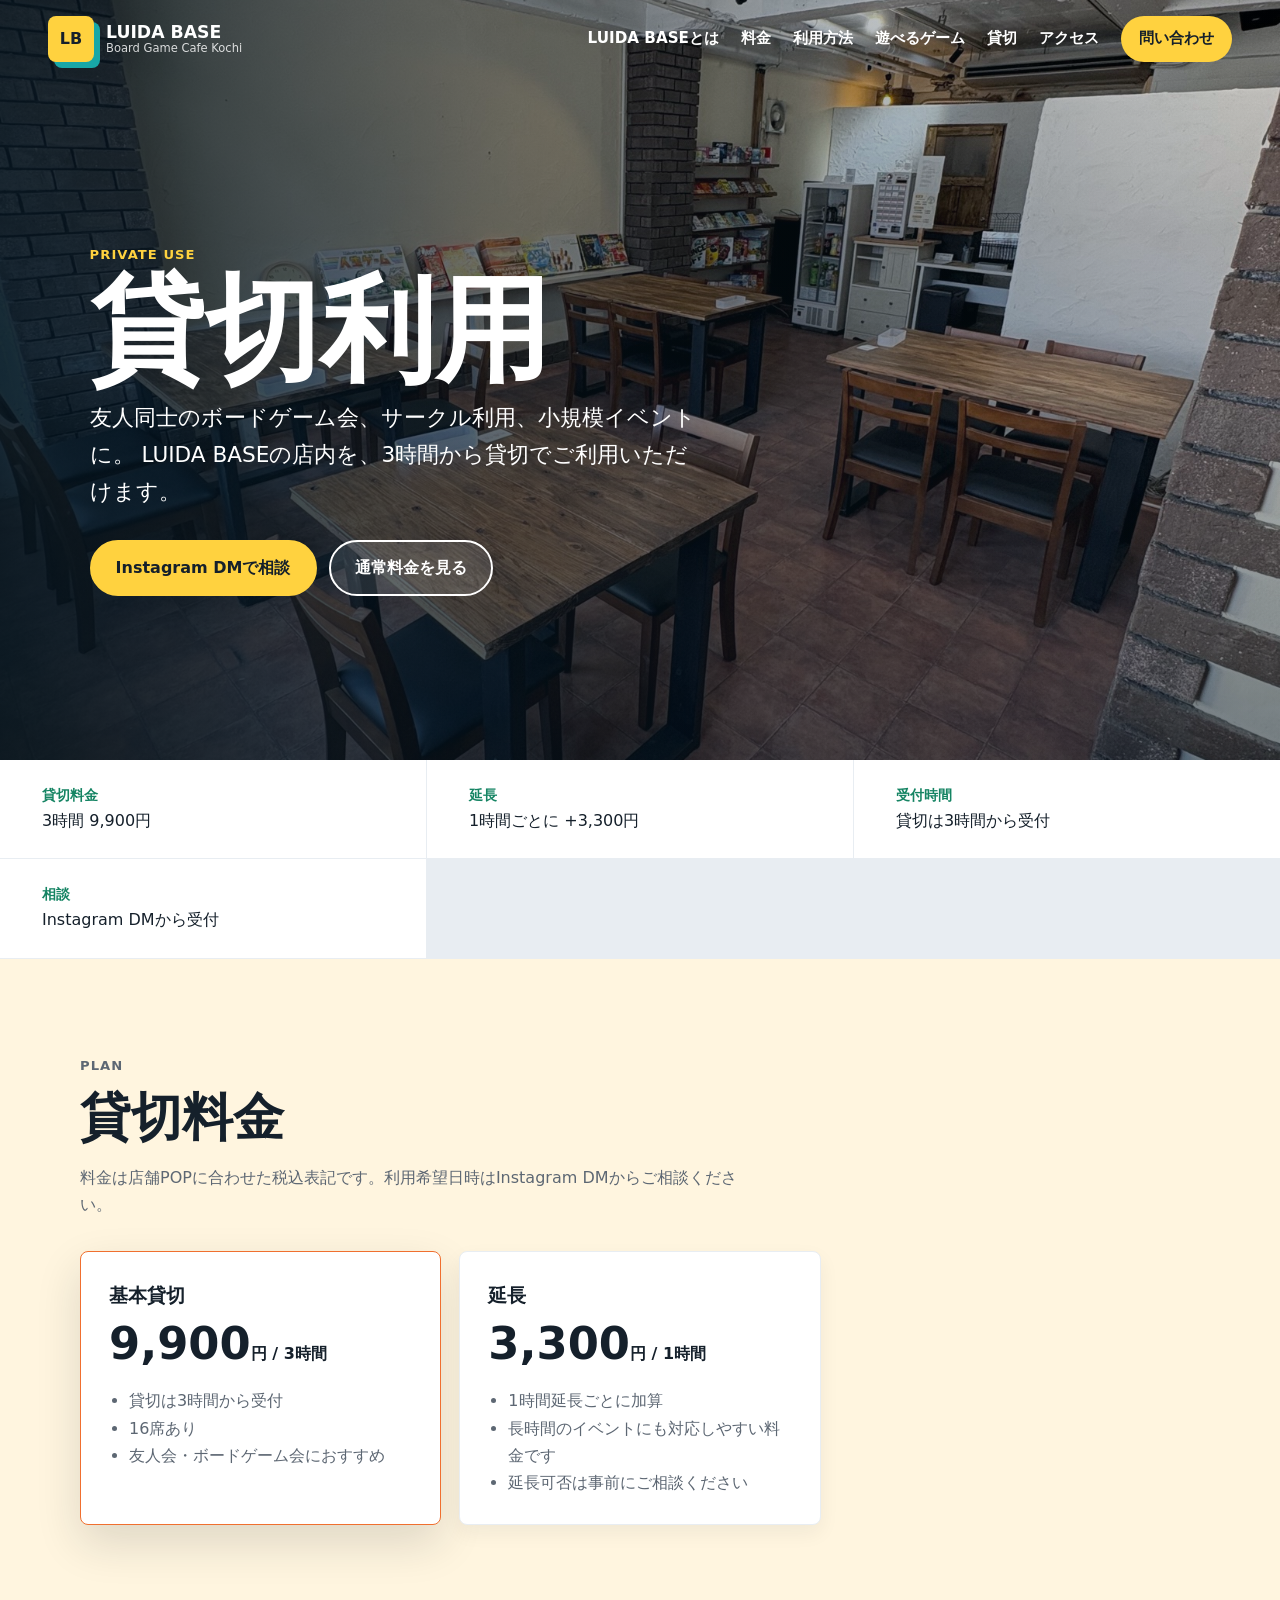
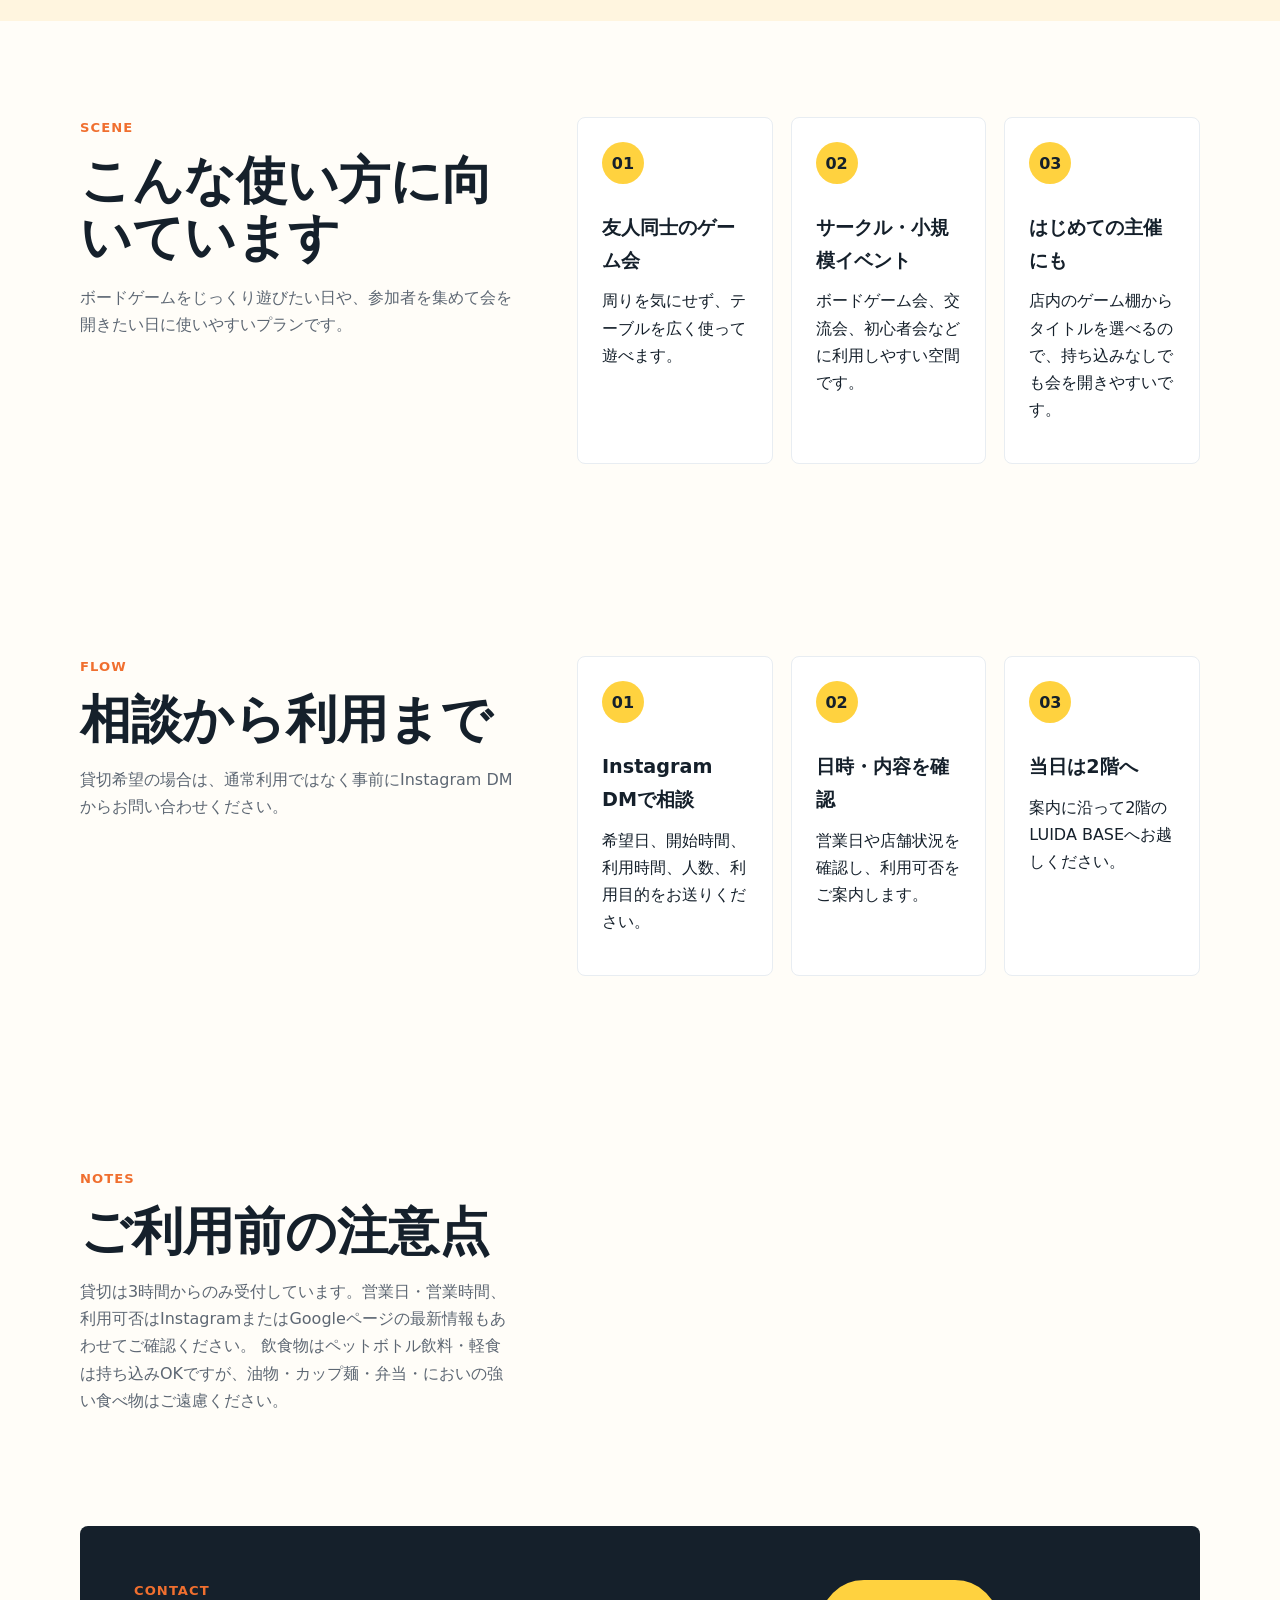
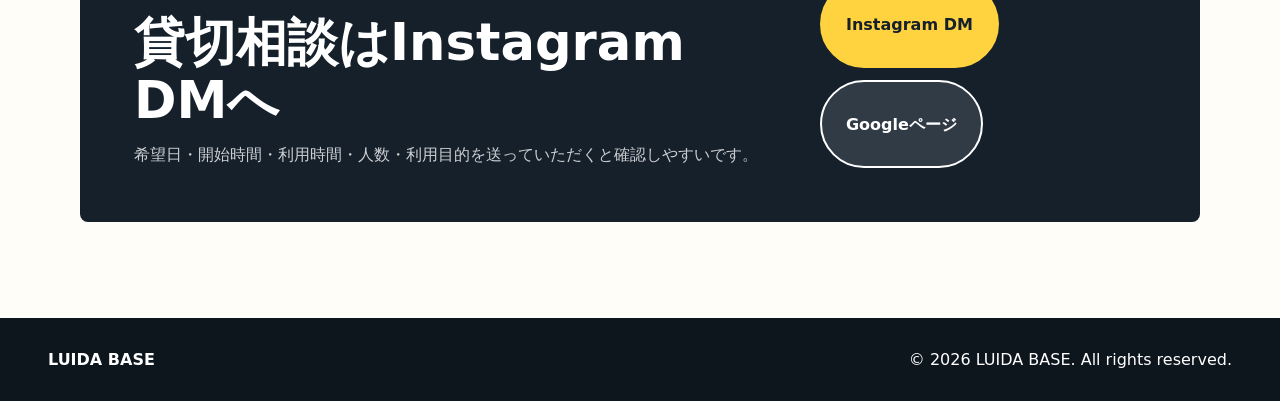
==== kashikiri.html @ 1e8a6222 "貸切案内ページを追加" ====
<!doctype html>
<html lang="ja">
  <head>
    <meta charset="utf-8">
    <meta name="viewport" content="width=device-width, initial-scale=1">
    <title>貸切利用 | LUIDA BASE 高知のボードゲームカフェ</title>
    <meta
      name="description"
      content="LUIDA BASEの貸切利用案内。3時間9,900円、1時間延長ごとに+3,300円。高知市本町のボードゲームカフェを友人会・ボードゲーム会・小規模イベントにご利用いただけます。"
    >
    <link rel="icon" type="image/svg+xml" href="./favicon.svg">
    <link rel="icon" type="image/png" href="./favicon.png">
    <link rel="apple-touch-icon" href="./favicon.png">
    <link rel="stylesheet" href="./style.css">
    <!-- Cloudflare Web Analytics -->
    <script type="module" src="https://static.cloudflareinsights.com/beacon.min.js" data-cf-beacon='{"token":"a13436e70f354d9ea78dab34c836ed6d"}'></script>
    <!-- End Cloudflare Web Analytics -->
  </head>
  <body>
    <header class="site-header" data-header>
      <a class="brand" href="./" aria-label="LUIDA BASE トップへ">
        <span class="brand-mark">LB</span>
        <span>
          <strong>LUIDA BASE</strong>
          <small>Board Game Cafe Kochi</small>
        </span>
      </a>
      <button class="nav-toggle" type="button" aria-label="メニューを開く" aria-expanded="false" aria-controls="site-nav" data-nav-toggle>
        <span></span>
        <span></span>
        <span></span>
      </button>
      <nav class="site-nav" id="site-nav" data-nav>
        <a href="./#about">LUIDA BASEとは</a>
        <a href="./#price">料金</a>
        <a href="./#how-to-use">利用方法</a>
        <a href="./#games">遊べるゲーム</a>
        <a href="./kashikiri.html">貸切</a>
        <a href="./#access">アクセス</a>
        <a class="nav-reserve" href="#reserve">問い合わせ</a>
      </nav>
    </header>

    <main id="top">
      <section class="hero">
        <img src="./assets/interior-main.jpg" alt="LUIDA BASEの貸切利用イメージ。木目のテーブルが並ぶ店内">
        <div class="hero-overlay"></div>
        <div class="hero-content">
          <p class="eyebrow">PRIVATE USE</p>
          <h1>貸切利用</h1>
          <p class="lead">
            友人同士のボードゲーム会、サークル利用、小規模イベントに。
            LUIDA BASEの店内を、3時間から貸切でご利用いただけます。
          </p>
          <div class="hero-actions">
            <a class="button primary" href="#reserve">Instagram DMで相談</a>
            <a class="button secondary" href="./#price">通常料金を見る</a>
          </div>
        </div>
      </section>

      <section class="notice-bar" aria-label="貸切の基本情報">
        <div>
          <strong>貸切料金</strong>
          <span>3時間 9,900円</span>
        </div>
        <div>
          <strong>延長</strong>
          <span>1時間ごとに +3,300円</span>
        </div>
        <div>
          <strong>受付時間</strong>
          <span>貸切は3時間から受付</span>
        </div>
        <div>
          <strong>相談</strong>
          <span>Instagram DMから受付</span>
        </div>
      </section>

      <section class="section price-section" id="plan">
        <div class="section-heading">
          <p class="eyebrow">PLAN</p>
          <h2>貸切料金</h2>
          <p>料金は店舗POPに合わせた税込表記です。利用希望日時はInstagram DMからご相談ください。</p>
        </div>
        <div class="price-grid">
          <article class="price-card featured">
            <h3>基本貸切</h3>
            <p class="price"><span>9,900</span>円 / 3時間</p>
            <ul>
              <li>貸切は3時間から受付</li>
              <li>16席あり</li>
              <li>友人会・ボードゲーム会におすすめ</li>
            </ul>
          </article>
          <article class="price-card">
            <h3>延長</h3>
            <p class="price"><span>3,300</span>円 / 1時間</p>
            <ul>
              <li>1時間延長ごとに加算</li>
              <li>長時間のイベントにも対応しやすい料金です</li>
              <li>延長可否は事前にご相談ください</li>
            </ul>
          </article>
        </div>
      </section>

      <section class="section intro" id="scene">
        <div class="section-copy">
          <p class="eyebrow">SCENE</p>
          <h2>こんな使い方に向いています</h2>
          <p>
            ボードゲームをじっくり遊びたい日や、参加者を集めて会を開きたい日に使いやすいプランです。
          </p>
        </div>
        <div class="feature-grid">
          <article>
            <span>01</span>
            <h3>友人同士のゲーム会</h3>
            <p>周りを気にせず、テーブルを広く使って遊べます。</p>
          </article>
          <article>
            <span>02</span>
            <h3>サークル・小規模イベント</h3>
            <p>ボードゲーム会、交流会、初心者会などに利用しやすい空間です。</p>
          </article>
          <article>
            <span>03</span>
            <h3>はじめての主催にも</h3>
            <p>店内のゲーム棚からタイトルを選べるので、持ち込みなしでも会を開きやすいです。</p>
          </article>
        </div>
      </section>

      <section class="section intro" id="flow">
        <div class="section-copy">
          <p class="eyebrow">FLOW</p>
          <h2>相談から利用まで</h2>
          <p>貸切希望の場合は、通常利用ではなく事前にInstagram DMからお問い合わせください。</p>
        </div>
        <div class="feature-grid">
          <article>
            <span>01</span>
            <h3>Instagram DMで相談</h3>
            <p>希望日、開始時間、利用時間、人数、利用目的をお送りください。</p>
          </article>
          <article>
            <span>02</span>
            <h3>日時・内容を確認</h3>
            <p>営業日や店舗状況を確認し、利用可否をご案内します。</p>
          </article>
          <article>
            <span>03</span>
            <h3>当日は2階へ</h3>
            <p>案内に沿って2階のLUIDA BASEへお越しください。</p>
          </article>
        </div>
      </section>

      <section class="section intro" id="notes">
        <div class="section-copy">
          <p class="eyebrow">NOTES</p>
          <h2>ご利用前の注意点</h2>
          <p>
            貸切は3時間からのみ受付しています。営業日・営業時間、利用可否はInstagramまたはGoogleページの最新情報もあわせてご確認ください。
            飲食物はペットボトル飲料・軽食は持ち込みOKですが、油物・カップ麺・弁当・においの強い食べ物はご遠慮ください。
          </p>
        </div>
      </section>

      <section class="reserve" id="reserve">
        <div>
          <p class="eyebrow">CONTACT</p>
          <h2>貸切相談はInstagram DMへ</h2>
          <p>
            希望日・開始時間・利用時間・人数・利用目的を送っていただくと確認しやすいです。
          </p>
        </div>
        <div class="reserve-actions">
          <a class="button primary" href="https://www.instagram.com/luidabase/" target="_blank" rel="noreferrer">Instagram DM</a>
          <a class="button secondary" href="https://www.google.com/search?q=LUIDA+BASE+%E9%AB%98%E7%9F%A5" target="_blank" rel="noreferrer">Googleページ</a>
        </div>
      </section>
    </main>

    <footer class="site-footer">
      <strong>LUIDA BASE</strong>
      <span>© 2026 LUIDA BASE. All rights reserved.</span>
    </footer>

    <script src="./script.js"></script>
  </body>
</html>
---- style.css ----
:root {
  --ink: #15202b;
  --muted: #5d6773;
  --line: #e8edf2;
  --paper: #fffdf8;
  --cream: #fff5df;
  --yellow: #ffd23f;
  --orange: #f06f2f;
  --teal: #18a7a7;
  --green: #158463;
  --shadow: 0 18px 45px rgba(21, 32, 43, 0.14);
}

* {
  box-sizing: border-box;
}

html {
  scroll-behavior: smooth;
}

body {
  margin: 0;
  color: var(--ink);
  background: var(--paper);
  font-family: system-ui, -apple-system, BlinkMacSystemFont, "Segoe UI", sans-serif;
  line-height: 1.7;
}

a {
  color: inherit;
  text-decoration: none;
}

img {
  display: block;
  max-width: 100%;
}

.site-header {
  position: fixed;
  z-index: 20;
  top: 0;
  left: 0;
  right: 0;
  display: flex;
  align-items: center;
  justify-content: space-between;
  gap: 24px;
  padding: 16px clamp(18px, 4vw, 48px);
  color: #fff;
  transition: background 180ms ease, color 180ms ease, box-shadow 180ms ease;
}

.site-header.is-scrolled,
.site-header.is-open {
  color: var(--ink);
  background: rgba(255, 253, 248, 0.96);
  box-shadow: 0 10px 30px rgba(21, 32, 43, 0.1);
  backdrop-filter: blur(10px);
}

.brand {
  display: inline-flex;
  align-items: center;
  gap: 12px;
  min-width: 200px;
}

.brand-mark {
  display: grid;
  place-items: center;
  width: 46px;
  height: 46px;
  border-radius: 8px;
  color: var(--ink);
  background: var(--yellow);
  font-weight: 900;
  letter-spacing: 0;
  box-shadow: 6px 6px 0 var(--teal);
}

.brand strong,
.brand small {
  display: block;
  line-height: 1.2;
}

.brand strong {
  font-size: 1.08rem;
}

.brand small {
  font-size: 0.72rem;
  opacity: 0.82;
}

.site-nav {
  display: flex;
  align-items: center;
  gap: 22px;
  font-size: 0.95rem;
  font-weight: 700;
}

.nav-reserve {
  padding: 10px 18px;
  color: var(--ink);
  background: var(--yellow);
  border-radius: 999px;
}

.nav-toggle {
  display: none;
  width: 42px;
  height: 42px;
  border: 0;
  border-radius: 8px;
  background: var(--yellow);
}

.nav-toggle span {
  display: block;
  width: 20px;
  height: 2px;
  margin: 5px auto;
  background: var(--ink);
}

.hero {
  position: relative;
  min-height: 760px;
  display: grid;
  align-items: center;
  overflow: hidden;
  color: #fff;
}

.hero img,
.hero-overlay {
  position: absolute;
  inset: 0;
  width: 100%;
  height: 100%;
}

.hero img {
  object-fit: cover;
}

.hero-overlay {
  background:
    linear-gradient(90deg, rgba(4, 19, 28, 0.86), rgba(4, 19, 28, 0.36) 52%, rgba(4, 19, 28, 0.08)),
    linear-gradient(0deg, rgba(4, 19, 28, 0.5), rgba(4, 19, 28, 0));
}

.hero-content {
  position: relative;
  z-index: 1;
  width: min(720px, calc(100% - 36px));
  margin-left: clamp(18px, 7vw, 96px);
  padding-top: 80px;
}

.eyebrow {
  margin: 0 0 12px;
  color: var(--orange);
  font-size: 0.82rem;
  font-weight: 900;
  letter-spacing: 0.08em;
  text-transform: uppercase;
}

.hero .eyebrow {
  color: var(--yellow);
}

h1,
h2,
h3,
p {
  margin-top: 0;
}

h1 {
  margin-bottom: 18px;
  font-size: clamp(4.4rem, 9vw, 8.5rem);
  line-height: 0.9;
  letter-spacing: 0;
}

h2 {
  margin-bottom: 18px;
  font-size: clamp(2rem, 4vw, 3.2rem);
  line-height: 1.12;
  letter-spacing: 0;
}

h3 {
  margin-bottom: 10px;
  font-size: 1.2rem;
}

.lead {
  max-width: 620px;
  margin-bottom: 30px;
  font-size: clamp(1.05rem, 2.1vw, 1.35rem);
}

.hero-actions,
.reserve-actions {
  display: flex;
  flex-wrap: wrap;
  gap: 12px;
}

.button {
  display: inline-flex;
  align-items: center;
  justify-content: center;
  min-height: 52px;
  padding: 12px 24px;
  border: 2px solid currentColor;
  border-radius: 999px;
  font-weight: 900;
}

.button.primary {
  color: var(--ink);
  border-color: var(--yellow);
  background: var(--yellow);
}

.button.secondary {
  color: currentColor;
  background: rgba(255, 255, 255, 0.12);
}

.notice-bar {
  display: grid;
  grid-template-columns: repeat(3, 1fr);
  gap: 1px;
  background: var(--line);
  border-bottom: 1px solid var(--line);
}

.notice-bar div {
  padding: 24px clamp(18px, 4vw, 42px);
  background: #fff;
}

.notice-bar strong,
.notice-bar span {
  display: block;
}

.notice-bar strong {
  font-size: 0.85rem;
  color: var(--green);
}

.section {
  width: min(1120px, calc(100% - 36px));
  margin: 0 auto;
  padding: 96px 0;
}

.intro,
.access {
  display: grid;
  grid-template-columns: 0.82fr 1.18fr;
  gap: clamp(32px, 5vw, 64px);
  align-items: start;
}

.section-copy p:not(.eyebrow),
.section-heading p {
  color: var(--muted);
}

.feature-grid {
  display: grid;
  grid-template-columns: repeat(3, minmax(0, 1fr));
  gap: 18px;
}

.feature-grid article,
.price-card,
.game-list article {
  border: 1px solid var(--line);
  border-radius: 8px;
  background: #fff;
}

.feature-grid article {
  padding: 24px;
  min-height: 230px;
}

.feature-grid span {
  display: inline-grid;
  place-items: center;
  width: 42px;
  height: 42px;
  margin-bottom: 28px;
  color: var(--ink);
  background: var(--yellow);
  border-radius: 50%;
  font-weight: 900;
}

.price-section {
  width: 100%;
  padding-inline: max(18px, calc((100% - 1120px) / 2));
  background: var(--cream);
}

.social-section {
  padding-top: 0;
}

.interior-section {
  padding-top: 0;
}

.section-heading {
  max-width: 680px;
  margin-bottom: 32px;
}

.section-heading.compact {
  margin-bottom: 18px;
}

.social-grid {
  display: grid;
  grid-template-columns: repeat(2, minmax(0, 1fr));
  gap: 18px;
}

.social-card {
  min-height: 300px;
  display: grid;
  align-content: space-between;
  gap: 18px;
  padding: clamp(24px, 4vw, 36px);
  border-radius: 8px;
  color: #fff;
  overflow: hidden;
}

.social-card span {
  width: fit-content;
  padding: 6px 12px;
  border-radius: 999px;
  background: rgba(255, 255, 255, 0.18);
  font-size: 0.82rem;
  font-weight: 900;
  letter-spacing: 0.08em;
  text-transform: uppercase;
}

.social-card h3 {
  max-width: 520px;
  margin-bottom: 0;
  font-size: clamp(1.7rem, 3vw, 2.6rem);
  line-height: 1.16;
}

.social-card p {
  max-width: 520px;
  color: rgba(255, 255, 255, 0.82);
}

.instagram-card {
  background:
    linear-gradient(135deg, rgba(240, 111, 47, 0.95), rgba(255, 210, 63, 0.76)),
    linear-gradient(45deg, rgba(21, 32, 43, 0.34), rgba(21, 32, 43, 0));
}

.google-card {
  background:
    linear-gradient(135deg, rgba(24, 167, 167, 0.94), rgba(21, 132, 99, 0.9)),
    repeating-linear-gradient(45deg, transparent 0 18px, rgba(255, 255, 255, 0.15) 18px 20px);
}

.social-card .button {
  width: fit-content;
}

.photo-grid {
  display: grid;
  grid-template-columns: minmax(0, 1.35fr) minmax(280px, 0.65fr);
  gap: 18px;
  align-items: stretch;
}

.photo-card {
  position: relative;
  min-height: 430px;
  margin: 0;
  overflow: hidden;
  border-radius: 8px;
  background: #fff;
  box-shadow: var(--shadow);
}

.photo-card.large {
  min-height: 560px;
}

.photo-card img {
  width: 100%;
  height: 100%;
  object-fit: cover;
}

.photo-card figcaption {
  position: absolute;
  left: 16px;
  right: 16px;
  bottom: 16px;
  padding: 10px 14px;
  color: #fff;
  background: rgba(21, 32, 43, 0.78);
  border-radius: 8px;
  font-size: 0.92rem;
  font-weight: 800;
}

.price-grid {
  display: grid;
  grid-template-columns: repeat(3, minmax(0, 1fr));
  gap: 18px;
}

.price-card {
  padding: 28px;
  box-shadow: 0 8px 20px rgba(21, 32, 43, 0.06);
}

.price-card.featured {
  border-color: var(--orange);
  box-shadow: var(--shadow);
}

.price {
  margin-bottom: 20px;
  font-weight: 900;
}

.price span {
  font-size: 2.8rem;
  line-height: 1;
}

ul {
  padding-left: 1.25rem;
  margin: 0;
  color: var(--muted);
}

.games {
  padding-bottom: 72px;
}

.games-layout {
  display: grid;
  grid-template-columns: minmax(0, 0.8fr) minmax(320px, 1.2fr);
  gap: clamp(24px, 5vw, 56px);
  align-items: end;
  margin-bottom: 28px;
}

.games-layout .section-heading {
  margin-bottom: 0;
}

.games-photo {
  width: 100%;
  aspect-ratio: 16 / 10;
  object-fit: cover;
  border-radius: 8px;
  box-shadow: var(--shadow);
}

.game-list {
  display: grid;
  gap: 12px;
}

.game-list article {
  display: flex;
  justify-content: space-between;
  gap: 18px;
  padding: 18px 22px;
}

.game-list strong {
  color: var(--green);
  white-space: nowrap;
}

.game-list span {
  color: var(--muted);
  text-align: right;
}

.news {
  padding-top: 0;
}

.news-list {
  border-top: 1px solid var(--line);
}

.news-list article {
  display: grid;
  grid-template-columns: 140px 1fr;
  gap: 24px;
  padding: 18px 0;
  border-bottom: 1px solid var(--line);
}

.news-list time {
  color: var(--muted);
  font-weight: 700;
}

.news-list a {
  font-weight: 800;
}

.shop-info {
  margin: 24px 0 0;
}

.shop-info div {
  display: grid;
  grid-template-columns: 110px 1fr;
  gap: 18px;
  padding: 14px 0;
  border-bottom: 1px solid var(--line);
}

.shop-info dt {
  color: var(--green);
  font-weight: 900;
}

.shop-info dd {
  margin: 0;
  color: var(--muted);
}

.map-card {
  min-height: 440px;
  display: grid;
  place-items: center;
  align-content: center;
  gap: 8px;
  padding: 32px;
  color: #fff;
  background:
    linear-gradient(135deg, rgba(24, 167, 167, 0.9), rgba(21, 132, 99, 0.88)),
    repeating-linear-gradient(45deg, transparent 0 18px, rgba(255, 255, 255, 0.18) 18px 20px);
  border-radius: 8px;
  box-shadow: var(--shadow);
  transition: transform 180ms ease, box-shadow 180ms ease;
}

.map-card:hover {
  transform: translateY(-3px);
  box-shadow: 0 24px 52px rgba(21, 32, 43, 0.2);
}

.map-card span {
  color: var(--yellow);
  font-weight: 900;
  letter-spacing: 0.1em;
}

.map-card strong {
  font-size: 2.2rem;
}

.reserve {
  width: min(1120px, calc(100% - 36px));
  margin: 0 auto 96px;
  display: flex;
  justify-content: space-between;
  gap: 28px;
  padding: clamp(28px, 5vw, 54px);
  color: #fff;
  background: var(--ink);
  border-radius: 8px;
}

.match-card {
  width: min(1120px, calc(100% - 36px));
  margin: 0 auto 24px;
  display: flex;
  align-items: center;
  justify-content: space-between;
  gap: 28px;
  padding: clamp(28px, 5vw, 54px);
  color: #fff;
  background: var(--ink);
  border-radius: 8px;
}

.match-card h2,
.reserve h2 {
  margin-bottom: 12px;
}

.match-card p:not(.eyebrow),
.reserve p:not(.eyebrow) {
  max-width: 680px;
  margin-bottom: 0;
  color: rgba(255, 255, 255, 0.78);
}

.match-button {
  min-width: min(340px, 100%);
  min-height: 76px;
  display: grid;
  gap: 2px;
  flex-shrink: 0;
  text-align: center;
  line-height: 1.35;
}

.match-button span {
  font-size: 0.82rem;
}

.match-button strong {
  font-size: 1.05rem;
}

.site-footer {
  display: flex;
  justify-content: space-between;
  gap: 18px;
  padding: 28px clamp(18px, 4vw, 48px);
  color: #fff;
  background: #0d151d;
}

@media (max-width: 860px) {
  .site-header {
    padding: 12px 18px;
  }

  .nav-toggle {
    display: block;
  }

  .site-nav {
    position: absolute;
    top: 70px;
    left: 18px;
    right: 18px;
    display: none;
    padding: 18px;
    color: var(--ink);
    background: #fff;
    border-radius: 8px;
    box-shadow: var(--shadow);
  }

  .site-nav.is-open {
    display: grid;
  }

  .hero {
    min-height: 680px;
  }

  .hero-content {
    margin: 0 auto;
  }

  .notice-bar,
  .intro,
  .access,
  .price-grid,
  .photo-grid,
  .games-layout,
  .social-grid,
  .feature-grid {
    grid-template-columns: 1fr;
  }

  .section {
    padding: 72px 0;
  }

  .game-list article,
  .match-card,
  .reserve,
  .site-footer {
    display: grid;
  }

  .game-list span {
    text-align: left;
  }

  .photo-card,
  .photo-card.large {
    min-height: 360px;
  }
}

@media (max-width: 560px) {
  .brand {
    min-width: 0;
  }

  .brand small {
    display: none;
  }

  h1 {
    font-size: 4rem;
  }

  .lead {
    font-size: 1rem;
  }

  .button {
    width: 100%;
  }

  .match-button {
    min-width: 0;
  }

  .social-card .button {
    width: 100%;
  }

  .news-list article,
  .shop-info div {
    grid-template-columns: 1fr;
    gap: 4px;
  }

  .map-card {
    min-height: 300px;
  }
}
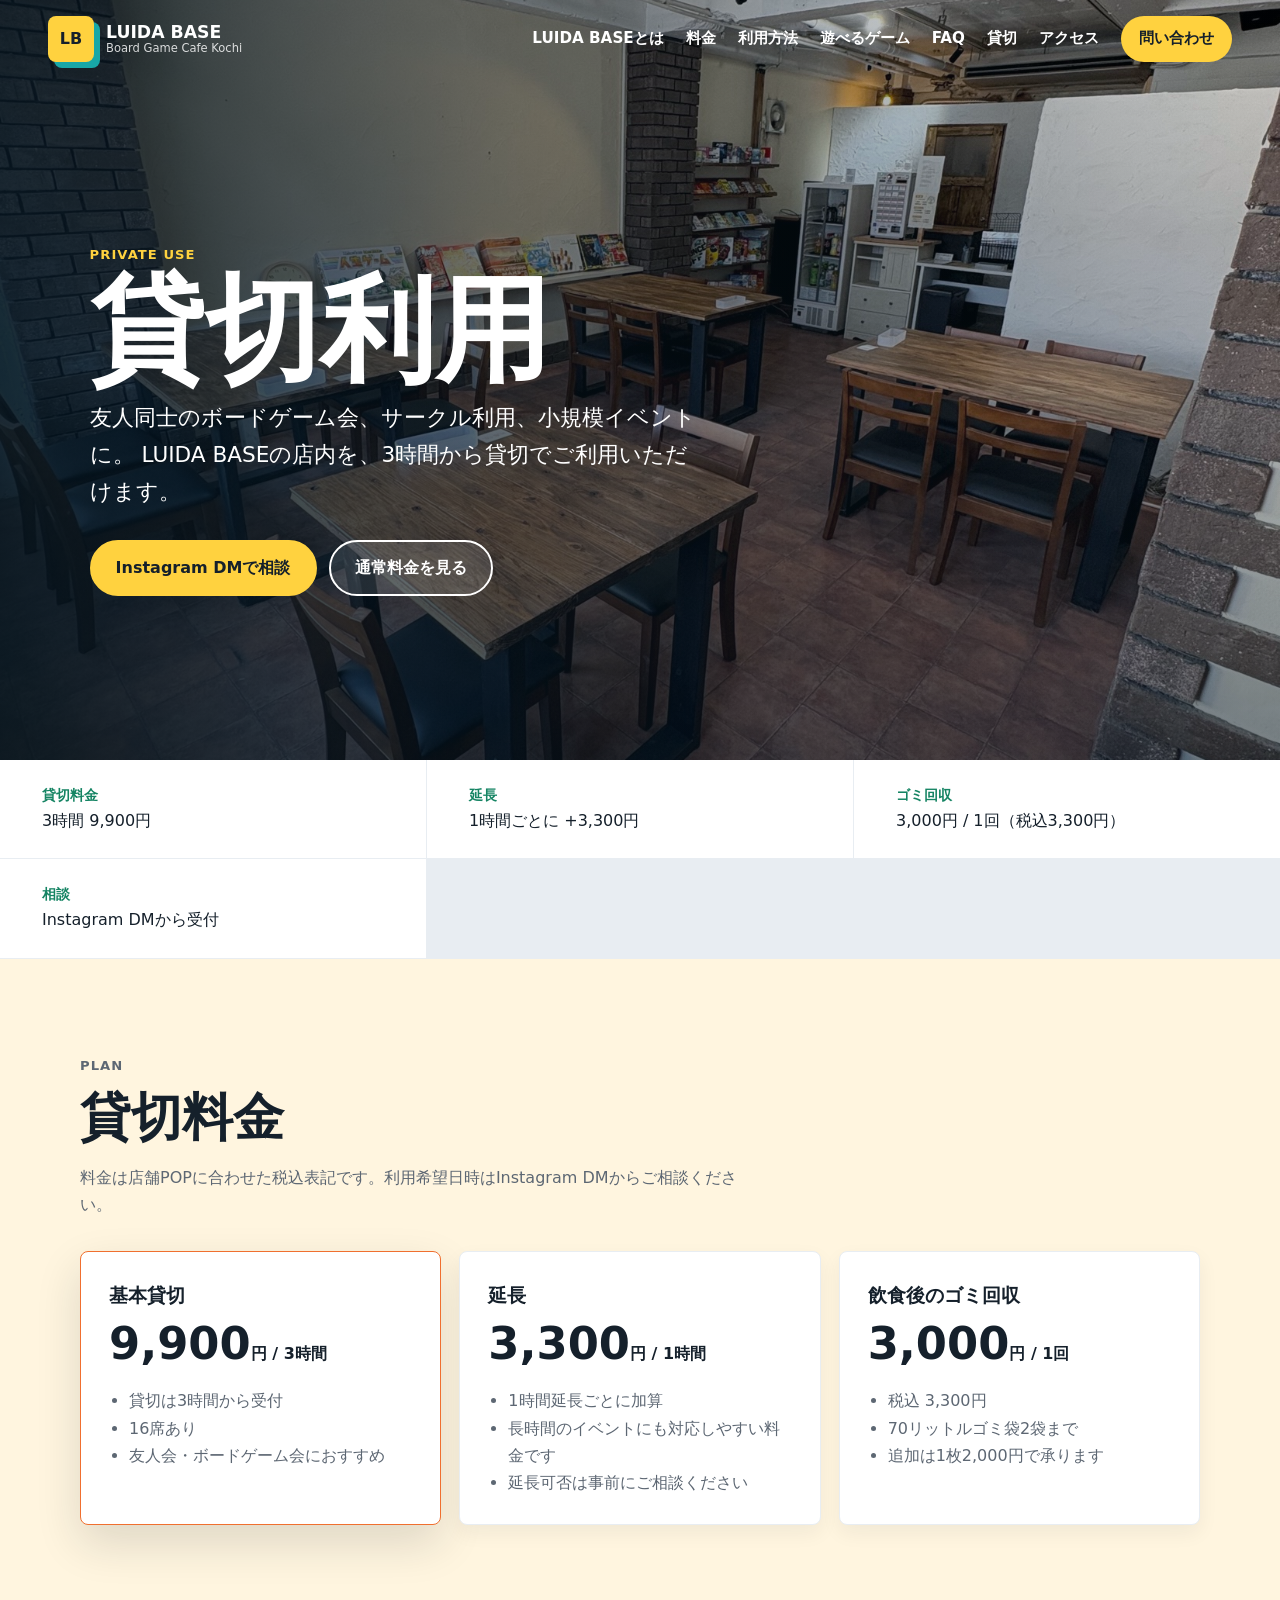
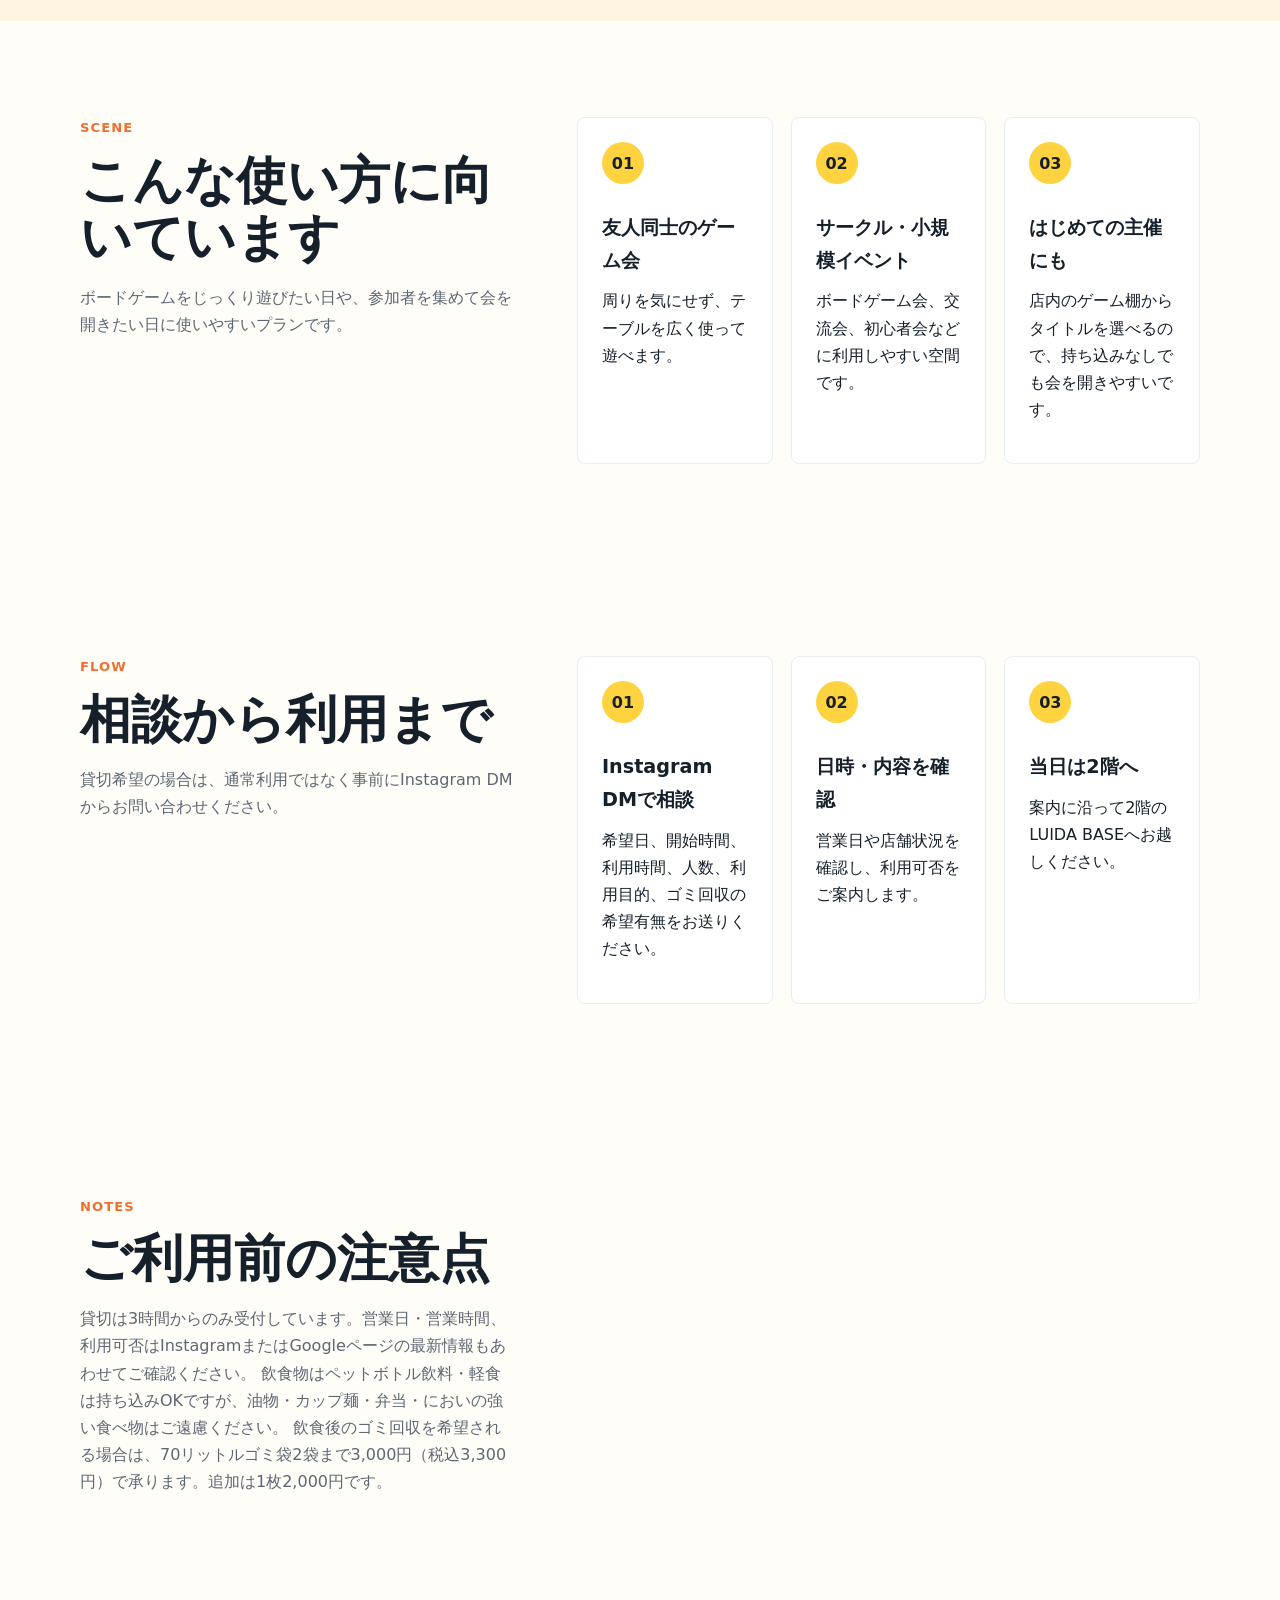
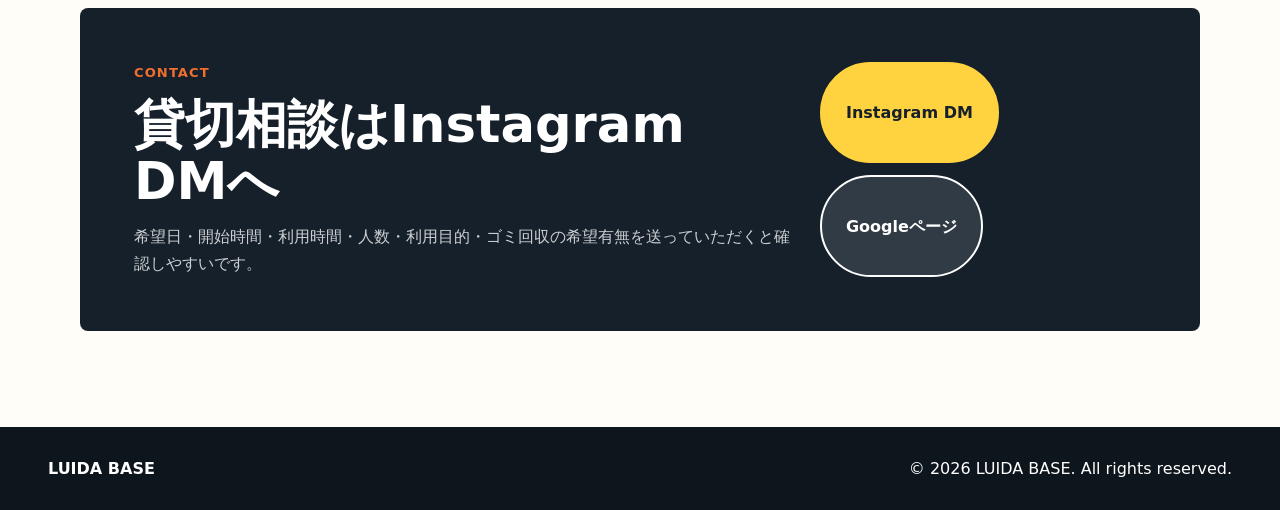
==== commit 0077341e: "貸切ページにゴミ回収料金を追加" ====
--- a/kashikiri.html
+++ b/kashikiri.html
@@ -6,7 +6,7 @@
     <title>貸切利用 | LUIDA BASE 高知のボードゲームカフェ</title>
     <meta
       name="description"
-      content="LUIDA BASEの貸切利用案内。3時間9,900円、1時間延長ごとに+3,300円。高知市本町のボードゲームカフェを友人会・ボードゲーム会・小規模イベントにご利用いただけます。"
+      content="LUIDA BASEの貸切利用案内。3時間9,900円、1時間延長ごとに+3,300円。飲食後のゴミ回収オプションにも対応しています。高知市本町のボードゲームカフェを友人会・ボードゲーム会・小規模イベントにご利用いただけます。"
     >
     <link rel="icon" type="image/svg+xml" href="./favicon.svg">
     <link rel="icon" type="image/png" href="./favicon.png">
@@ -35,6 +35,7 @@
         <a href="./#price">料金</a>
         <a href="./#how-to-use">利用方法</a>
         <a href="./#games">遊べるゲーム</a>
+        <a href="./#faq">FAQ</a>
         <a href="./kashikiri.html">貸切</a>
         <a href="./#access">アクセス</a>
         <a class="nav-reserve" href="#reserve">問い合わせ</a>
@@ -69,8 +70,8 @@
           <span>1時間ごとに +3,300円</span>
         </div>
         <div>
-          <strong>受付時間</strong>
-          <span>貸切は3時間から受付</span>
+          <strong>ゴミ回収</strong>
+          <span>3,000円 / 1回（税込3,300円）</span>
         </div>
         <div>
           <strong>相談</strong>
@@ -103,6 +104,15 @@
               <li>延長可否は事前にご相談ください</li>
             </ul>
           </article>
+          <article class="price-card">
+            <h3>飲食後のゴミ回収</h3>
+            <p class="price"><span>3,000</span>円 / 1回</p>
+            <ul>
+              <li>税込 3,300円</li>
+              <li>70リットルゴミ袋2袋まで</li>
+              <li>追加は1枚2,000円で承ります</li>
+            </ul>
+          </article>
         </div>
       </section>
 
@@ -143,7 +153,7 @@
           <article>
             <span>01</span>
             <h3>Instagram DMで相談</h3>
-            <p>希望日、開始時間、利用時間、人数、利用目的をお送りください。</p>
+            <p>希望日、開始時間、利用時間、人数、利用目的、ゴミ回収の希望有無をお送りください。</p>
           </article>
           <article>
             <span>02</span>
@@ -165,6 +175,7 @@
           <p>
             貸切は3時間からのみ受付しています。営業日・営業時間、利用可否はInstagramまたはGoogleページの最新情報もあわせてご確認ください。
             飲食物はペットボトル飲料・軽食は持ち込みOKですが、油物・カップ麺・弁当・においの強い食べ物はご遠慮ください。
+            飲食後のゴミ回収を希望される場合は、70リットルゴミ袋2袋まで3,000円（税込3,300円）で承ります。追加は1枚2,000円です。
           </p>
         </div>
       </section>
@@ -174,7 +185,7 @@
           <p class="eyebrow">CONTACT</p>
           <h2>貸切相談はInstagram DMへ</h2>
           <p>
-            希望日・開始時間・利用時間・人数・利用目的を送っていただくと確認しやすいです。
+            希望日・開始時間・利用時間・人数・利用目的・ゴミ回収の希望有無を送っていただくと確認しやすいです。
           </p>
         </div>
         <div class="reserve-actions">
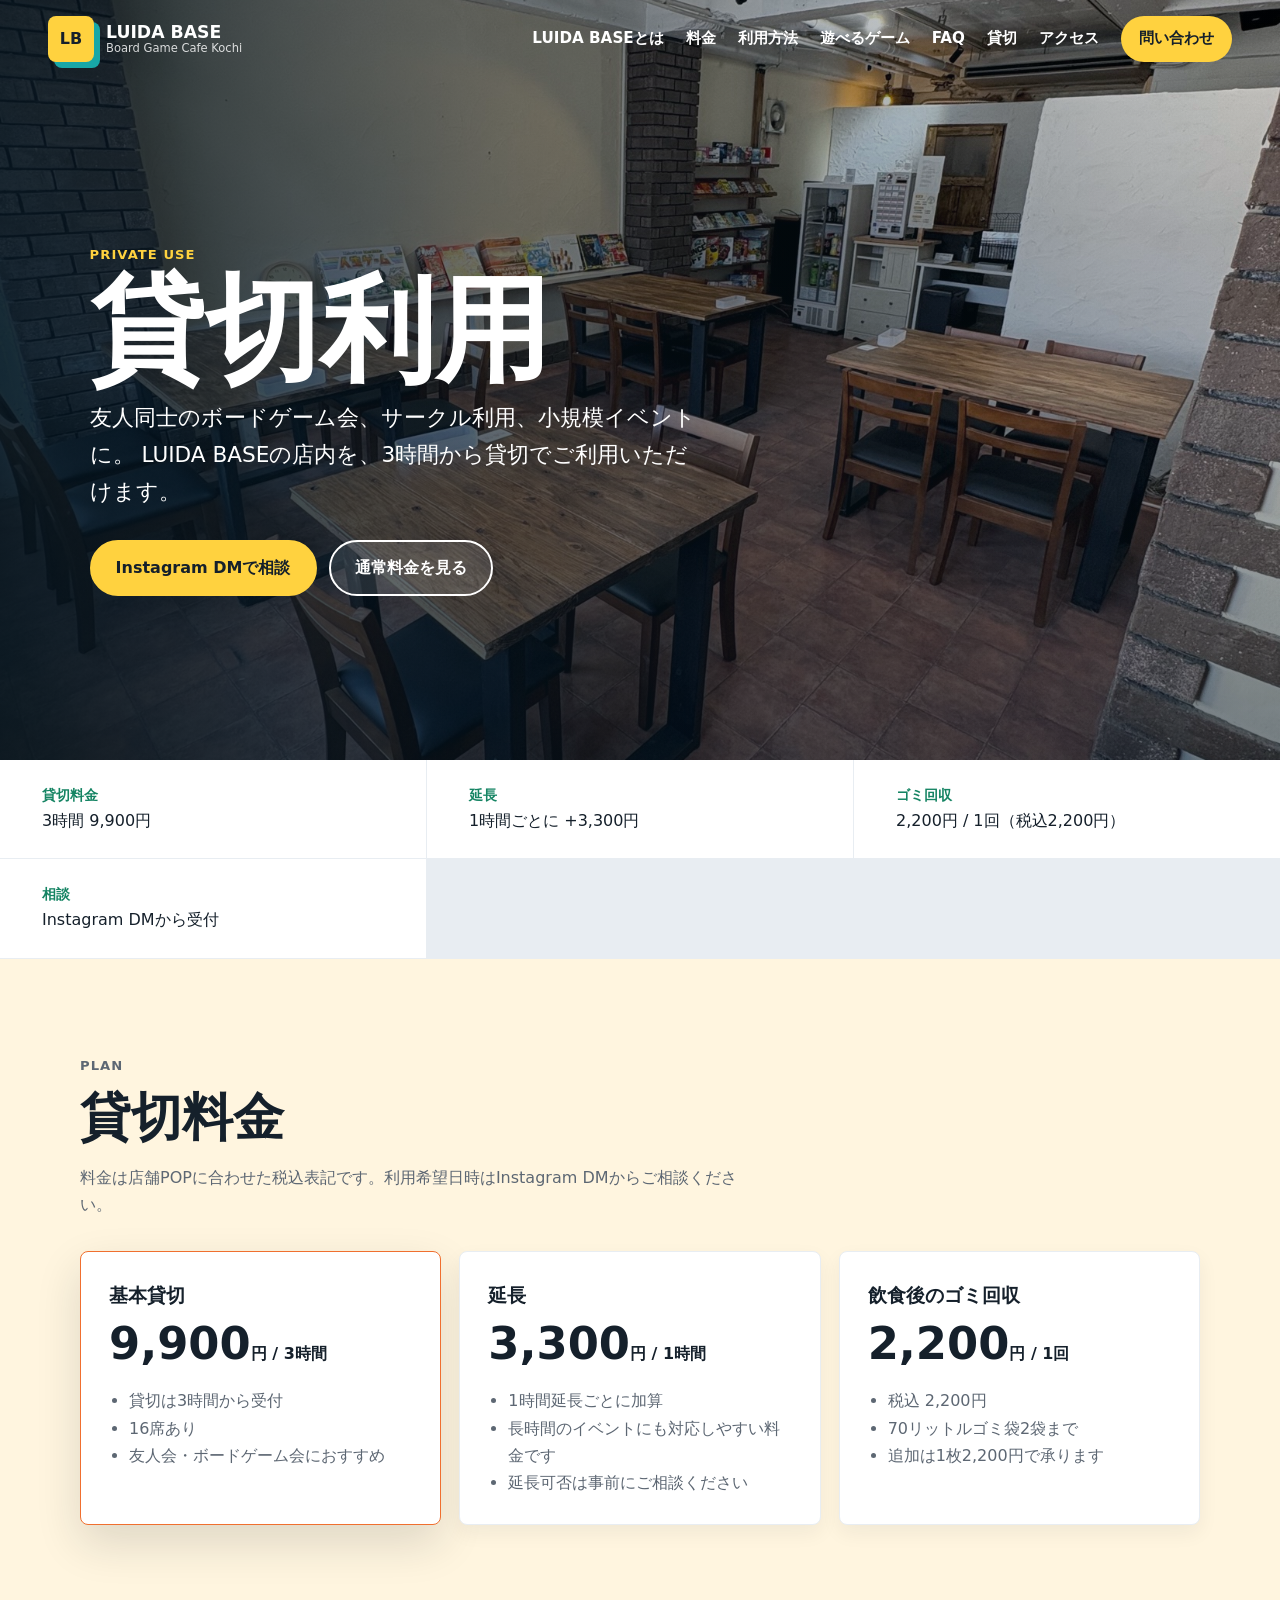
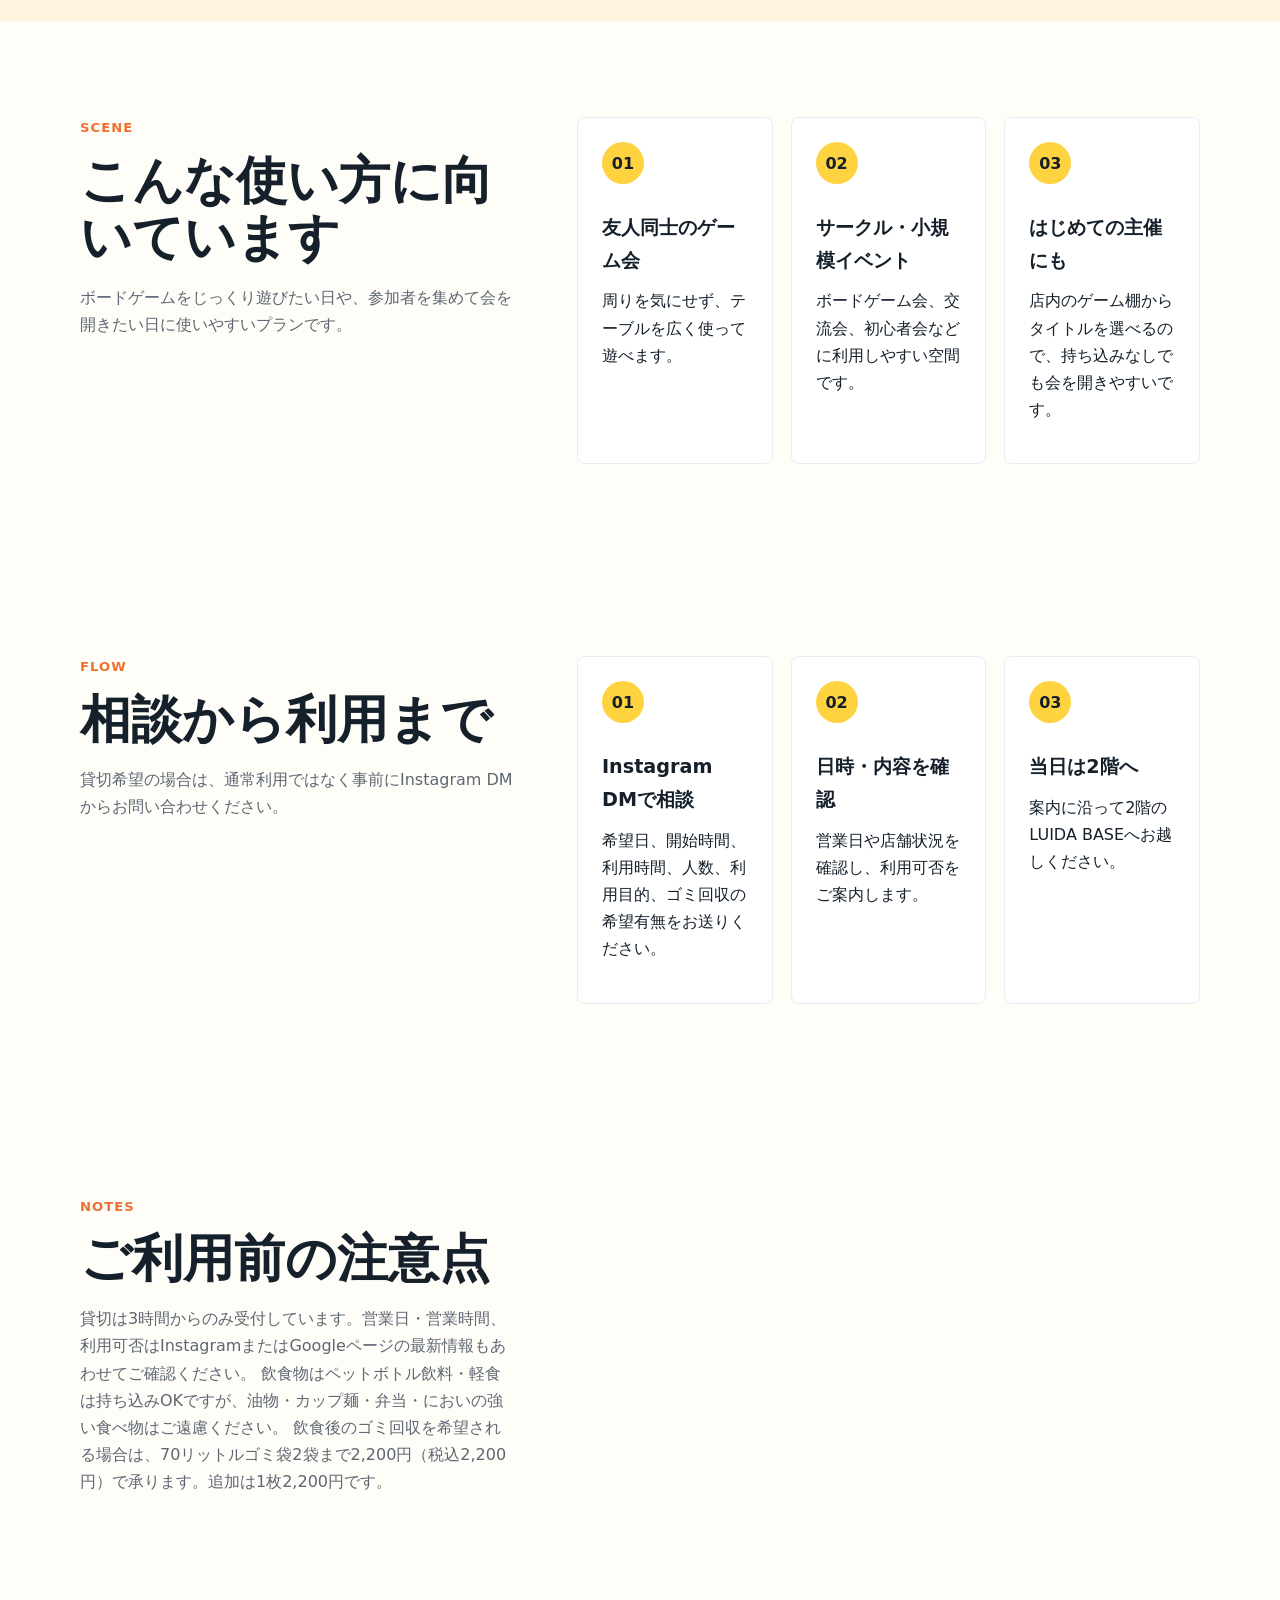
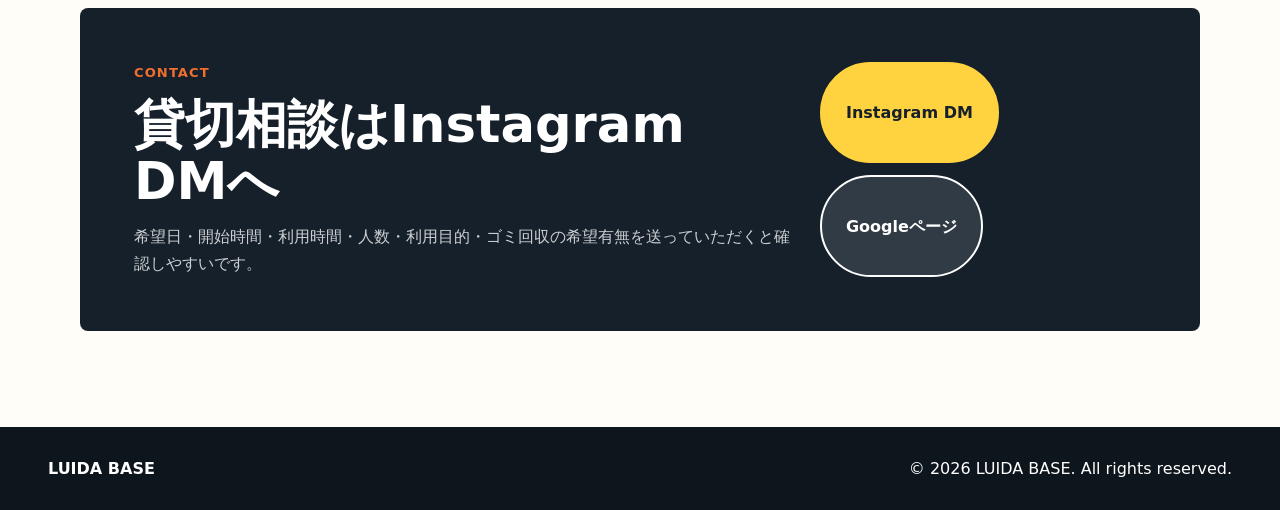
==== commit 45001e82: "ゴミ回収料金を2200円に修正" ====
--- a/kashikiri.html
+++ b/kashikiri.html
@@ -71,7 +71,7 @@
         </div>
         <div>
           <strong>ゴミ回収</strong>
-          <span>3,000円 / 1回（税込3,300円）</span>
+          <span>2,200円 / 1回（税込2,200円）</span>
         </div>
         <div>
           <strong>相談</strong>
@@ -106,11 +106,11 @@
           </article>
           <article class="price-card">
             <h3>飲食後のゴミ回収</h3>
-            <p class="price"><span>3,000</span>円 / 1回</p>
+            <p class="price"><span>2,200</span>円 / 1回</p>
             <ul>
-              <li>税込 3,300円</li>
+              <li>税込 2,200円</li>
               <li>70リットルゴミ袋2袋まで</li>
-              <li>追加は1枚2,000円で承ります</li>
+              <li>追加は1枚2,200円で承ります</li>
             </ul>
           </article>
         </div>
@@ -175,7 +175,7 @@
           <p>
             貸切は3時間からのみ受付しています。営業日・営業時間、利用可否はInstagramまたはGoogleページの最新情報もあわせてご確認ください。
             飲食物はペットボトル飲料・軽食は持ち込みOKですが、油物・カップ麺・弁当・においの強い食べ物はご遠慮ください。
-            飲食後のゴミ回収を希望される場合は、70リットルゴミ袋2袋まで3,000円（税込3,300円）で承ります。追加は1枚2,000円です。
+            飲食後のゴミ回収を希望される場合は、70リットルゴミ袋2袋まで2,200円（税込2,200円）で承ります。追加は1枚2,200円です。
           </p>
         </div>
       </section>
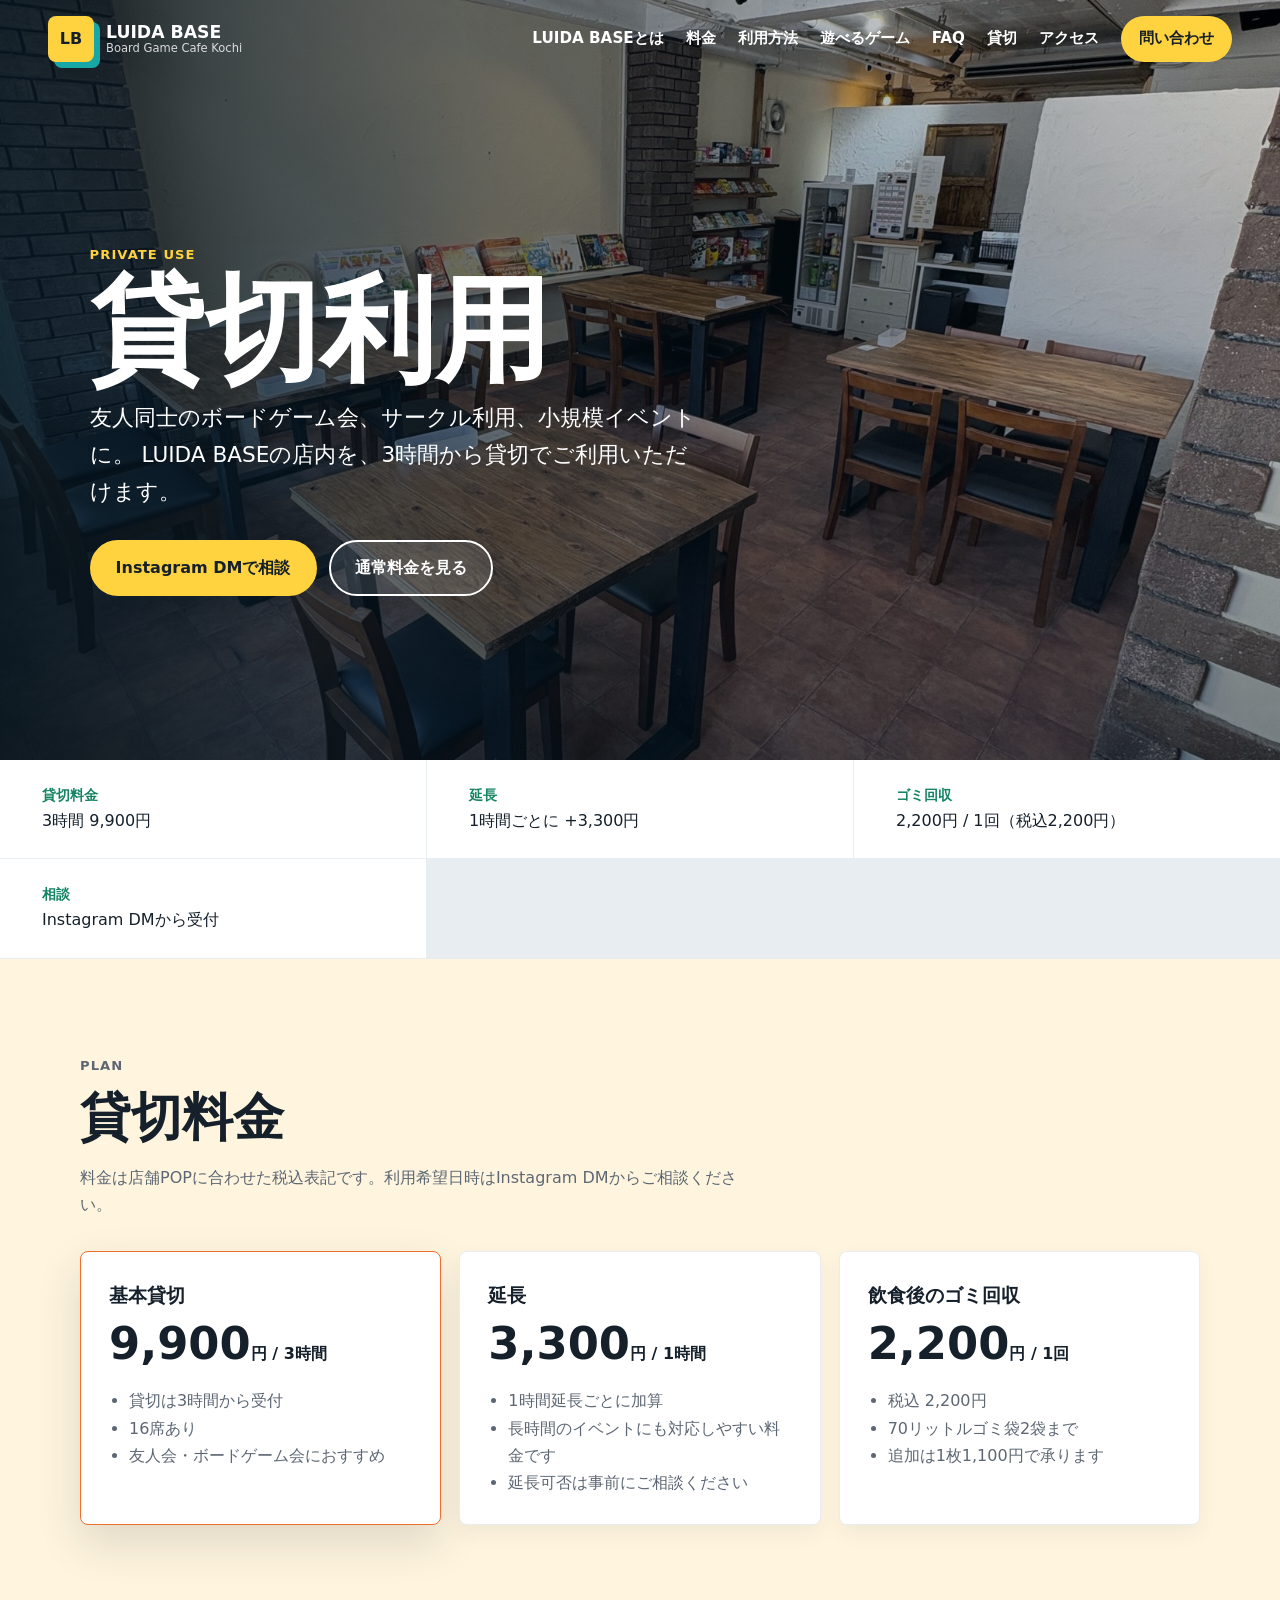
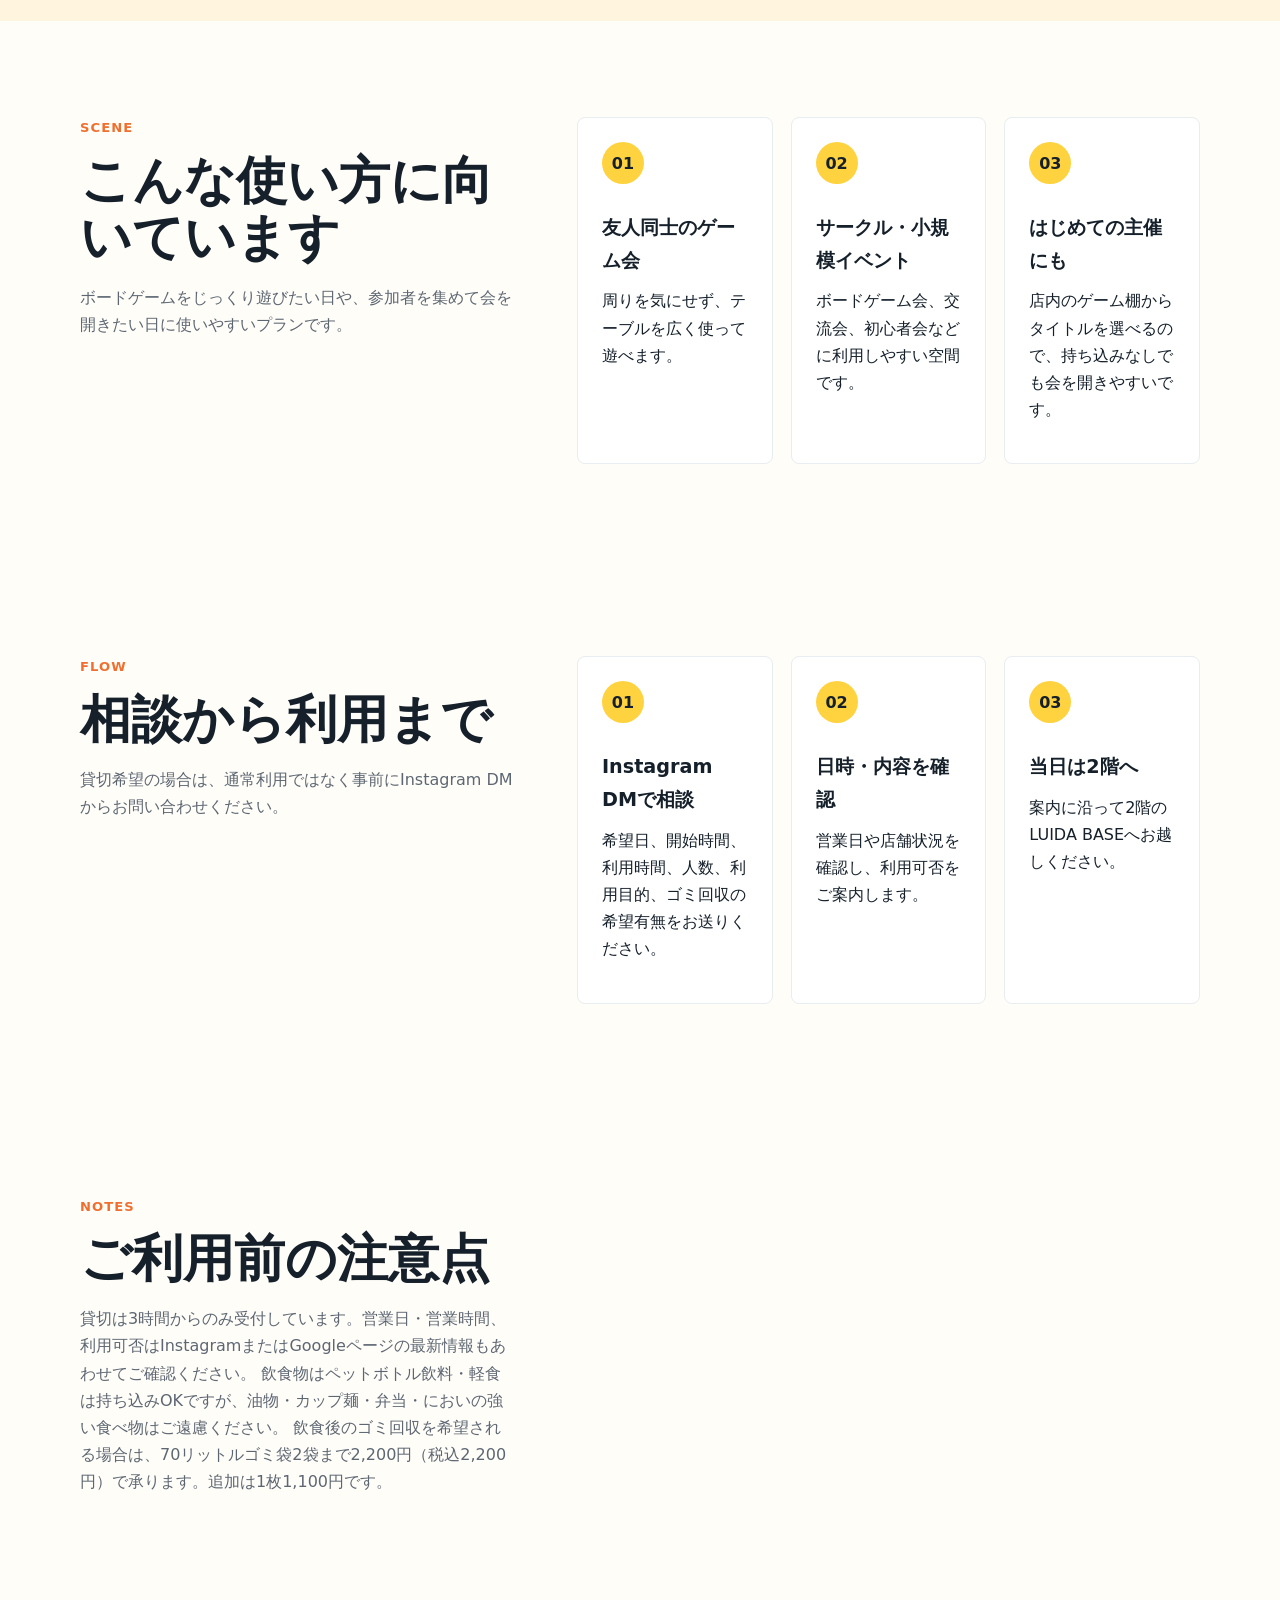
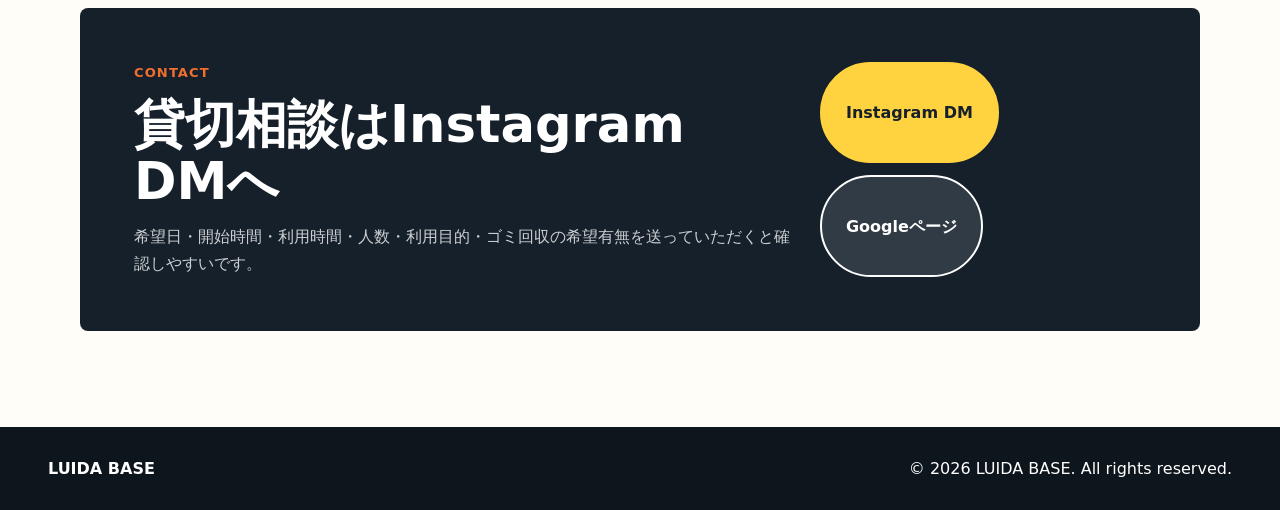
==== commit 6f02fef4: "ゴミ回収の追加料金を1100円に修正" ====
--- a/kashikiri.html
+++ b/kashikiri.html
@@ -110,7 +110,7 @@
             <ul>
               <li>税込 2,200円</li>
               <li>70リットルゴミ袋2袋まで</li>
-              <li>追加は1枚2,200円で承ります</li>
+              <li>追加は1枚1,100円で承ります</li>
             </ul>
           </article>
         </div>
@@ -175,7 +175,7 @@
           <p>
             貸切は3時間からのみ受付しています。営業日・営業時間、利用可否はInstagramまたはGoogleページの最新情報もあわせてご確認ください。
             飲食物はペットボトル飲料・軽食は持ち込みOKですが、油物・カップ麺・弁当・においの強い食べ物はご遠慮ください。
-            飲食後のゴミ回収を希望される場合は、70リットルゴミ袋2袋まで2,200円（税込2,200円）で承ります。追加は1枚2,200円です。
+            飲食後のゴミ回収を希望される場合は、70リットルゴミ袋2袋まで2,200円（税込2,200円）で承ります。追加は1枚1,100円です。
           </p>
         </div>
       </section>
